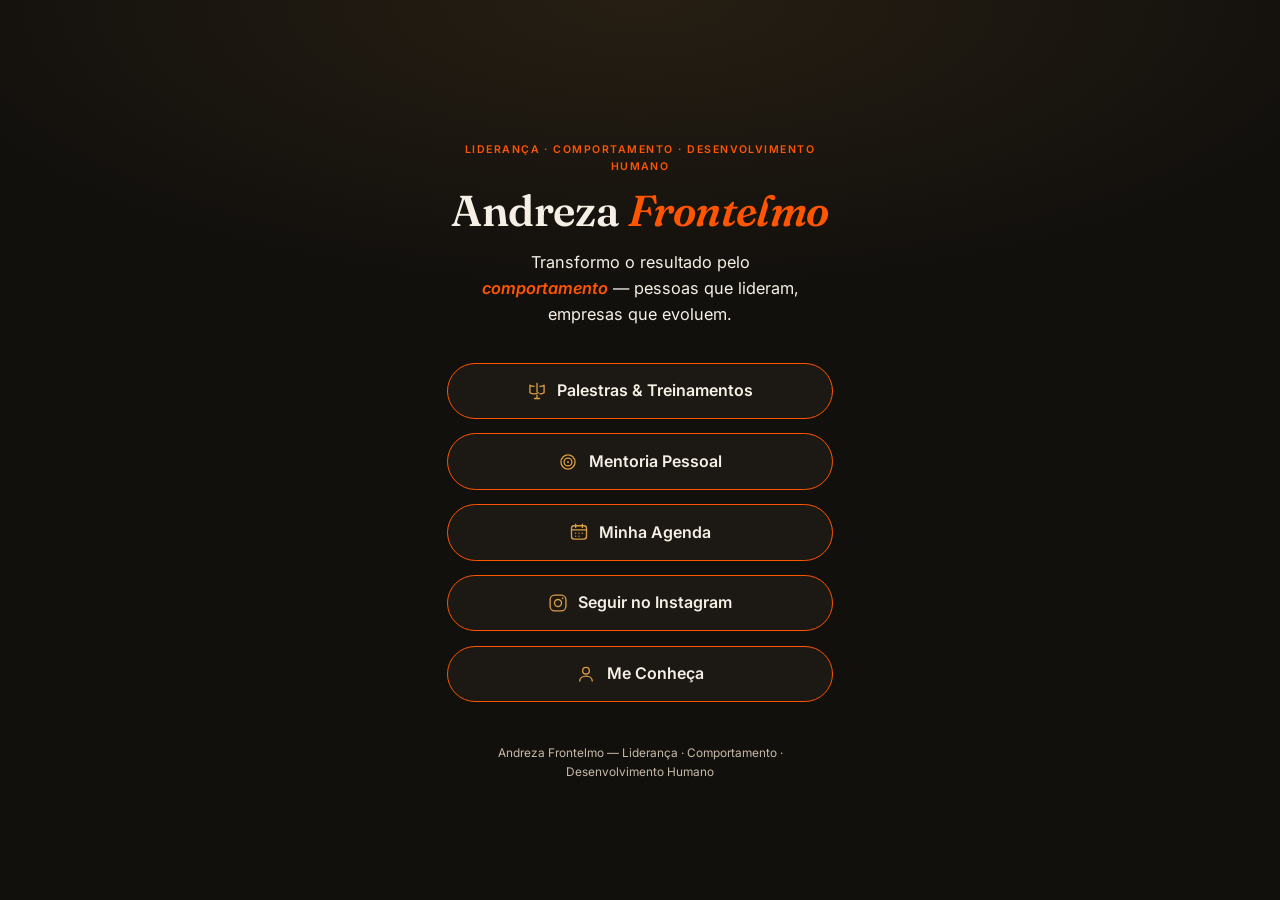
==== index.html @ 119cbc3a "Botões só com borda laranja, Minha Agenda, botão Me Conheça e voltar laranja Co-Authored-By: Claude " ====
<!DOCTYPE html>
<html lang="pt-BR">
<head>
  <meta charset="UTF-8">
  <meta name="viewport" content="width=device-width, initial-scale=1.0">
  <title>Andreza Frontelmo — Liderança, Comportamento e Desenvolvimento Humano</title>
  <meta name="description" content="Especialista em liderança, comportamento e desenvolvimento humano. Palestras, treinamentos empresariais, mentoria e coaching.">

  <meta property="og:type" content="website">
  <meta property="og:url" content="https://afrontelmo.com/">
  <meta property="og:title" content="Andreza Frontelmo — Liderança, Comportamento e Desenvolvimento Humano">
  <meta property="og:description" content="Palestras, treinamentos empresariais, mentoria e coaching. Transformo comportamento em resultado.">
  <meta property="og:image" content="https://afrontelmo.com/img/andreza-palestra.jpg">
  <meta name="twitter:card" content="summary_large_image">

  <link rel="icon" href="data:image/svg+xml,%3Csvg xmlns='http://www.w3.org/2000/svg' viewBox='0 0 64 64'%3E%3Crect width='64' height='64' rx='14' fill='%2312100D'/%3E%3Ctext x='32' y='43' font-family='Georgia, serif' font-style='italic' font-size='26' fill='%23D99C46' text-anchor='middle'%3EAF%3C/text%3E%3C/svg%3E">

  <link rel="preconnect" href="https://fonts.googleapis.com">
  <link rel="preconnect" href="https://fonts.gstatic.com" crossorigin>
  <link href="https://fonts.googleapis.com/css2?family=Fraunces:ital,opsz,wght@0,9..144,500;0,9..144,600;1,9..144,500;1,9..144,600&family=Inter:wght@400;500;600&display=swap" rel="stylesheet">

  <link rel="stylesheet" href="styles.css">
</head>
<body>

  <main class="bio">

    <p class="eyebrow">Liderança · <wbr>Comportamento · <wbr>Desenvolvimento Humano</p>

    <h1>Andreza <em>Frontelmo</em></h1>

    <p class="tagline">Transformo o resultado pelo <em class="word-glow">comportamento</em> — pessoas que lideram, empresas que evoluem.</p>

    <nav class="links" aria-label="Links de contato e serviços">

      <a class="btn" href="palestras.html">
        <svg viewBox="0 0 24 24" width="20" height="20" fill="none" stroke="currentColor" stroke-width="1.6" stroke-linecap="round" stroke-linejoin="round" aria-hidden="true"><path d="M12 3v10"/><path d="M8.5 6.5C5.5 6.5 3.5 5 3.5 5v9s2 1.5 5 1.5 5-1.5 5-1.5"/><path d="M15.5 6.5c3 0 5-1.5 5-1.5v9s-2 1.5-5 1.5"/><path d="M9 21h6M12 17v4"/></svg>
        Palestras &amp; Treinamentos
      </a>

      <a class="btn" href="mentoria.html">
        <svg viewBox="0 0 24 24" width="20" height="20" fill="none" stroke="currentColor" stroke-width="1.6" stroke-linecap="round" stroke-linejoin="round" aria-hidden="true"><circle cx="12" cy="12" r="8.5"/><circle cx="12" cy="12" r="4.7"/><circle cx="12" cy="12" r="1.2" fill="currentColor" stroke="none"/></svg>
        Mentoria Pessoal
      </a>

      <a class="btn" href="agenda.html">
        <svg viewBox="0 0 24 24" width="20" height="20" fill="none" stroke="currentColor" stroke-width="1.6" stroke-linecap="round" stroke-linejoin="round" aria-hidden="true"><rect x="3" y="4.5" width="18" height="16" rx="3"/><path d="M8 2.5v4M16 2.5v4M3 9.5h18"/><path d="M8 13.5h.01M12 13.5h.01M16 13.5h.01M8 17h.01M12 17h.01"/></svg>
        Minha Agenda
      </a>

      <a class="btn btn--instagram" href="https://instagram.com/andrezafrontelmo" target="_blank" rel="noopener">
        <svg viewBox="0 0 24 24" width="20" height="20" fill="none" stroke="currentColor" stroke-width="1.6" stroke-linecap="round" aria-hidden="true"><rect x="2.5" y="2.5" width="19" height="19" rx="5.5"/><circle cx="12" cy="12" r="4.2"/><circle cx="17.6" cy="6.4" r="1.1" fill="currentColor" stroke="none"/></svg>
        Seguir no Instagram
      </a>

      <a class="btn" href="completo.html">
        <svg viewBox="0 0 24 24" width="20" height="20" fill="none" stroke="currentColor" stroke-width="1.6" stroke-linecap="round" stroke-linejoin="round" aria-hidden="true"><circle cx="12" cy="8" r="4"/><path d="M4.5 20.5c0-3.6 3.2-6 7.5-6s7.5 2.4 7.5 6"/></svg>
        Me Conheça
      </a>

    </nav>

    <p class="foot">Andreza Frontelmo — <wbr>Liderança · <wbr>Comportamento · <wbr>Desenvolvimento Humano</p>

  </main>

</body>
</html>
---- styles.css ----
/* ============================================================
   Andreza Frontelmo — styles.css (formato enxuto / link-in-bio)
   ============================================================ */

:root {
  --bg-dark: #12100D;
  --surface-dark: #1C1813;
  --accent: #FF5500;
  --gold: #D99C46;
  --text-light: #F5EFE6;
  --text-muted-light: #C7BBA8;
  --font-display: "Fraunces", Georgia, serif;
  --font-body: "Inter", system-ui, sans-serif;
  --grad-warm: linear-gradient(100deg, #D99C46 10%, #FF5500 90%);
}

* { box-sizing: border-box; margin: 0; padding: 0; }

body {
  font-family: var(--font-body);
  font-size: 1rem;
  line-height: 1.6;
  color: var(--text-light);
  background:
    radial-gradient(90% 50% at 50% 0%, rgba(217, 156, 70, 0.10) 0%, rgba(18, 16, 13, 0) 65%),
    var(--bg-dark);
  -webkit-font-smoothing: antialiased;
  min-height: 100svh;
}

img { max-width: 100%; display: block; }

/* ---------- Coluna central ---------- */

.bio {
  max-width: 430px;
  min-height: 100svh;
  margin: 0 auto;
  padding: clamp(2.5rem, 8vw, 4rem) 1.4rem 2.5rem;
  text-align: center;
  display: flex;
  flex-direction: column;
  align-items: center;
  justify-content: center;
}

/* ---------- Foto em arco ---------- */

.bio-photo {
  width: min(210px, 58vw);
  aspect-ratio: 4 / 5;
  border-radius: 999px 999px 20px 20px;
  overflow: hidden;
  position: relative;
  margin-bottom: 1.6rem;
}

.bio-photo img {
  width: 100%;
  height: 100%;
  object-fit: cover;
  object-position: 58% 12%;
  filter: saturate(0.85);
}

.bio-photo::after {
  content: "";
  position: absolute;
  inset: 0;
  border: 1px solid rgba(217, 156, 70, 0.55);
  border-radius: 999px 999px 20px 20px;
  pointer-events: none;
}

/* ---------- Identidade ---------- */

.eyebrow {
  font-size: 0.66rem;
  font-weight: 600;
  text-transform: uppercase;
  letter-spacing: 0.14em;
  color: var(--accent);
  margin-bottom: 0.7rem;
}

h1 {
  font-family: var(--font-display);
  font-weight: 600;
  font-size: clamp(2.1rem, 9vw, 2.7rem);
  line-height: 1.1;
  letter-spacing: -0.01em;
}

h1 em { font-style: italic; color: var(--accent); }

.tagline {
  font-size: 1.02rem;
  color: var(--text-light);
  max-width: 32ch;
  margin: 0.9rem auto 0;
}

.word-glow {
  font-style: italic;
  font-weight: 600;
  color: var(--accent);
}

/* ---------- Pilha de botões ---------- */

.links {
  width: 100%;
  display: flex;
  flex-direction: column;
  gap: 0.9rem;
  margin-top: 2.2rem;
}

.btn {
  display: flex;
  align-items: center;
  justify-content: center;
  gap: 0.65rem;
  width: 100%;
  min-height: 3.5rem;
  padding: 0.9rem 1.4rem;
  font-family: inherit;
  font-size: 1rem;
  font-weight: 600;
  text-decoration: none;
  background: var(--surface-dark);
  color: var(--text-light);
  border: 1.5px solid var(--accent);
  border-radius: 999px;
  transition: transform 0.18s ease, box-shadow 0.18s ease, border-color 0.18s ease;
}

.btn svg { flex-shrink: 0; color: var(--gold); }

.btn:hover {
  transform: translateY(-2px);
  box-shadow: 0 8px 24px rgba(255, 85, 0, 0.25);
}

.btn:focus-visible {
  outline: 3px solid var(--accent);
  outline-offset: 3px;
}

/* Só aparece em computador (mouse/cursor fino); no celular — inclusive
   no navegador interno do Instagram — fica oculto */
.btn--instagram { display: none; }

@media (hover: hover) and (pointer: fine) {
  .btn--instagram { display: flex; }
}

/* ---------- Página interna (palestras) ---------- */

.back {
  align-self: flex-start;
  display: inline-flex;
  align-items: center;
  gap: 0.4rem;
  min-height: 44px;
  color: var(--accent);
  text-decoration: none;
  font-size: 0.9rem;
  margin-bottom: 1.2rem;
}

.back:hover { color: var(--gold); }

.page-title { font-size: clamp(1.9rem, 8vw, 2.4rem); max-width: 16ch; margin: 0 auto; }

.form {
  width: 100%;
  display: flex;
  flex-direction: column;
  gap: 1.15rem;
  margin-top: 2.2rem;
  text-align: left;
}

.form label {
  display: flex;
  flex-direction: column;
  gap: 0.45rem;
  font-size: 0.88rem;
  font-weight: 500;
  color: var(--text-light);
}

.form input,
.form select,
.form textarea {
  font-family: inherit;
  font-size: 1rem;
  color: var(--text-light);
  background: var(--surface-dark);
  border: 1px solid rgba(217, 156, 70, 0.4);
  border-radius: 12px;
  padding: 0.85rem 1rem;
  width: 100%;
}

.form textarea { resize: vertical; min-height: 7rem; }

.form ::placeholder { color: var(--text-muted-light); opacity: 0.7; }

.form input:focus,
.form select:focus,
.form textarea:focus {
  outline: 2px solid var(--accent);
  outline-offset: 2px;
  border-color: var(--gold);
}

.form select:invalid { color: var(--text-muted-light); }

.form .btn { cursor: pointer; margin-top: 0.4rem; }

/* ---------- Agenda ---------- */

.agenda {
  width: 100%;
  margin-top: 2.4rem;
  text-align: left;
}

.agenda-loading {
  text-align: center;
  color: var(--text-muted-light);
}

.month { margin-bottom: 2.2rem; }

.month h2 {
  font-family: var(--font-display);
  font-weight: 600;
  font-size: 1.35rem;
  color: var(--text-light);
  padding-bottom: 0.6rem;
  border-bottom: 1px solid rgba(217, 156, 70, 0.35);
  margin-bottom: 1rem;
}

.events {
  display: flex;
  flex-direction: column;
  gap: 0.9rem;
}

.event {
  display: flex;
  align-items: center;
  gap: 1.1rem;
  background: var(--surface-dark);
  border: 1px solid rgba(217, 156, 70, 0.25);
  border-radius: 14px;
  padding: 1rem 1.15rem;
}

.event-date {
  display: flex;
  flex-direction: column;
  align-items: center;
  min-width: 3.2rem;
  flex-shrink: 0;
}

.event-day {
  font-family: var(--font-display);
  font-weight: 600;
  font-size: 1.75rem;
  line-height: 1.1;
  color: var(--accent);
}

.event-wd {
  font-size: 0.68rem;
  font-weight: 600;
  text-transform: uppercase;
  letter-spacing: 0.08em;
  color: var(--text-muted-light);
}

.event-info h3 {
  font-family: var(--font-body);
  font-weight: 600;
  font-size: 1rem;
  line-height: 1.4;
  color: var(--text-light);
}

.event-info p {
  font-size: 0.86rem;
  color: var(--text-muted-light);
  margin-top: 0.2rem;
}

.event-obs { font-style: italic; }

.agenda-empty {
  display: flex;
  flex-direction: column;
  align-items: center;
  gap: 1.5rem;
  text-align: center;
  padding: 1.5rem 0;
  color: var(--text-muted-light);
}

/* ---------- Rodapé ---------- */

.foot {
  font-size: 0.74rem;
  color: var(--text-muted-light);
  margin-top: 2.6rem;
}

/* ---------- Entrada (CSS puro) ---------- */

@keyframes rise {
  from { opacity: 0; transform: translateY(16px); }
  to { opacity: 1; transform: translateY(0); }
}

.bio > * { animation: rise 0.55s ease both; }

.bio > *:nth-child(1) { animation-delay: 0.05s; }
.bio > *:nth-child(2) { animation-delay: 0.15s; }
.bio > *:nth-child(3) { animation-delay: 0.22s; }
.bio > *:nth-child(4) { animation-delay: 0.3s; }
.bio > *:nth-child(5) { animation-delay: 0.4s; }
.bio > *:nth-child(6) { animation-delay: 0.5s; }

@media (prefers-reduced-motion: reduce) {
  *, *::before, *::after {
    animation: none !important;
    transition: none !important;
  }
}
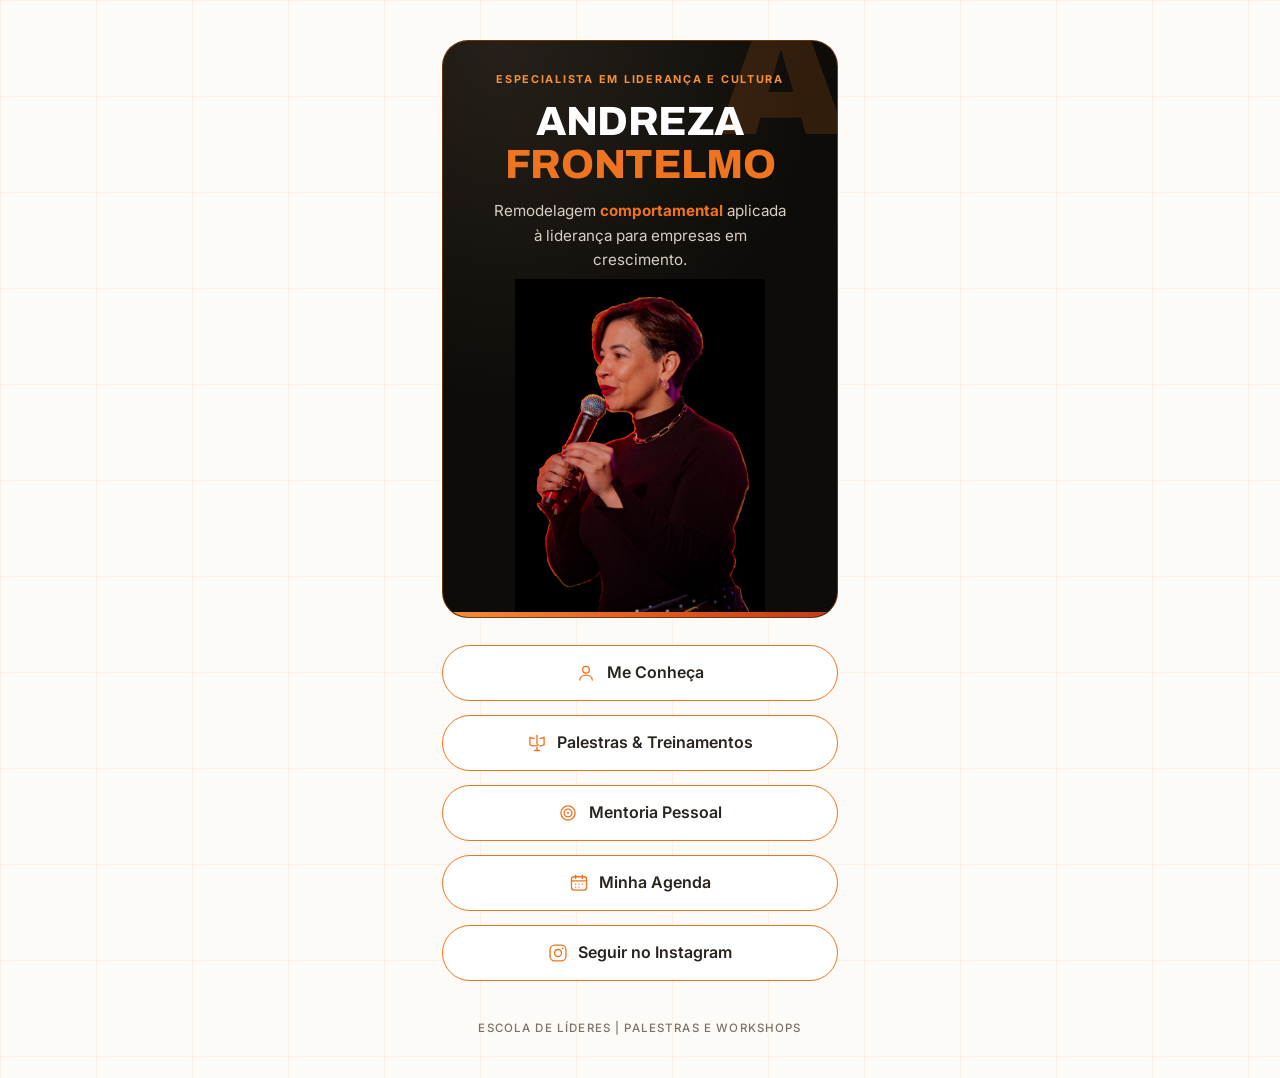
==== commit 560c2dd2: "Redesign completo: identidade do media kit (PDF) em todo o site - Me Conheça refeito com todo o cont" ====
--- a/index.html
+++ b/index.html
@@ -3,21 +3,21 @@
 <head>
   <meta charset="UTF-8">
   <meta name="viewport" content="width=device-width, initial-scale=1.0">
-  <title>Andreza Frontelmo — Liderança, Comportamento e Desenvolvimento Humano</title>
-  <meta name="description" content="Especialista em liderança, comportamento e desenvolvimento humano. Palestras, treinamentos empresariais, mentoria e coaching.">
+  <title>Andreza Frontelmo — Especialista em Liderança e Cultura</title>
+  <meta name="description" content="Especialista em liderança e cultura. Remodelagem comportamental aplicada à liderança para empresas em crescimento. Palestras, treinamentos e mentoria.">
 
   <meta property="og:type" content="website">
   <meta property="og:url" content="https://afrontelmo.com/">
-  <meta property="og:title" content="Andreza Frontelmo — Liderança, Comportamento e Desenvolvimento Humano">
-  <meta property="og:description" content="Palestras, treinamentos empresariais, mentoria e coaching. Transformo comportamento em resultado.">
-  <meta property="og:image" content="https://afrontelmo.com/img/andreza-palestra.jpg">
+  <meta property="og:title" content="Andreza Frontelmo — Especialista em Liderança e Cultura">
+  <meta property="og:description" content="Remodelagem comportamental aplicada à liderança para empresas em crescimento. Palestras, treinamentos e mentoria.">
+  <meta property="og:image" content="https://afrontelmo.com/img/retrato-andreza.jpg">
   <meta name="twitter:card" content="summary_large_image">
 
-  <link rel="icon" href="data:image/svg+xml,%3Csvg xmlns='http://www.w3.org/2000/svg' viewBox='0 0 64 64'%3E%3Crect width='64' height='64' rx='14' fill='%2312100D'/%3E%3Ctext x='32' y='43' font-family='Georgia, serif' font-style='italic' font-size='26' fill='%23D99C46' text-anchor='middle'%3EAF%3C/text%3E%3C/svg%3E">
+  <link rel="icon" href="data:image/svg+xml,%3Csvg xmlns='http://www.w3.org/2000/svg' viewBox='0 0 64 64'%3E%3Crect width='64' height='64' rx='14' fill='%23EE7420'/%3E%3Ctext x='32' y='47' font-family='Arial, sans-serif' font-weight='900' font-size='40' fill='%23FFFFFF' text-anchor='middle'%3EA%3C/text%3E%3C/svg%3E">
 
   <link rel="preconnect" href="https://fonts.googleapis.com">
   <link rel="preconnect" href="https://fonts.gstatic.com" crossorigin>
-  <link href="https://fonts.googleapis.com/css2?family=Fraunces:ital,opsz,wght@0,9..144,500;0,9..144,600;1,9..144,500;1,9..144,600&family=Inter:wght@400;500;600&display=swap" rel="stylesheet">
+  <link href="https://fonts.googleapis.com/css2?family=Archivo:wght@600;700;800;900&family=Inter:wght@400;500;600;700&display=swap" rel="stylesheet">
 
   <link rel="stylesheet" href="styles.css">
 </head>
@@ -25,13 +25,21 @@
 
   <main class="bio">
 
-    <p class="eyebrow">Liderança · <wbr>Comportamento · <wbr>Desenvolvimento Humano</p>
-
-    <h1>Andreza <em>Frontelmo</em></h1>
-
-    <p class="tagline">Transformo o resultado pelo <em class="word-glow">comportamento</em> — pessoas que lideram, empresas que evoluem.</p>
+    <section class="hero-card" aria-label="Apresentação">
+      <div class="hero-text">
+        <p class="eyebrow">Especialista em Liderança e Cultura</p>
+        <h1>Andreza <em>Frontelmo</em></h1>
+        <p class="tagline">Remodelagem <span class="word-glow">comportamental</span> aplicada à liderança para empresas em crescimento.</p>
+      </div>
+      <img class="hero-foto" src="img/capa-andreza.jpg" alt="Andreza Frontelmo falando ao microfone" fetchpriority="high">
+    </section>
 
     <nav class="links" aria-label="Links de contato e serviços">
+
+      <a class="btn" href="completo.html">
+        <svg viewBox="0 0 24 24" width="20" height="20" fill="none" stroke="currentColor" stroke-width="1.6" stroke-linecap="round" stroke-linejoin="round" aria-hidden="true"><circle cx="12" cy="8" r="4"/><path d="M4.5 20.5c0-3.6 3.2-6 7.5-6s7.5 2.4 7.5 6"/></svg>
+        Me Conheça
+      </a>
 
       <a class="btn" href="palestras.html">
         <svg viewBox="0 0 24 24" width="20" height="20" fill="none" stroke="currentColor" stroke-width="1.6" stroke-linecap="round" stroke-linejoin="round" aria-hidden="true"><path d="M12 3v10"/><path d="M8.5 6.5C5.5 6.5 3.5 5 3.5 5v9s2 1.5 5 1.5 5-1.5 5-1.5"/><path d="M15.5 6.5c3 0 5-1.5 5-1.5v9s-2 1.5-5 1.5"/><path d="M9 21h6M12 17v4"/></svg>
@@ -53,14 +61,9 @@
         Seguir no Instagram
       </a>
 
-      <a class="btn" href="completo.html">
-        <svg viewBox="0 0 24 24" width="20" height="20" fill="none" stroke="currentColor" stroke-width="1.6" stroke-linecap="round" stroke-linejoin="round" aria-hidden="true"><circle cx="12" cy="8" r="4"/><path d="M4.5 20.5c0-3.6 3.2-6 7.5-6s7.5 2.4 7.5 6"/></svg>
-        Me Conheça
-      </a>
-
     </nav>
 
-    <p class="foot">Andreza Frontelmo — <wbr>Liderança · <wbr>Comportamento · <wbr>Desenvolvimento Humano</p>
+    <p class="foot">Escola de Líderes | Palestras e Workshops</p>
 
   </main>
 
--- a/styles.css
+++ b/styles.css
@@ -1,17 +1,22 @@
 /* ============================================================
-   Andreza Frontelmo — styles.css (formato enxuto / link-in-bio)
+   Andreza Frontelmo — styles.css
+   Identidade do media kit: fundo claro com grade sutil,
+   laranja em degradê até tijolo, títulos Archivo em caixa alta.
    ============================================================ */
 
 :root {
-  --bg-dark: #12100D;
-  --surface-dark: #1C1813;
-  --accent: #FF5500;
-  --gold: #D99C46;
-  --text-light: #F5EFE6;
-  --text-muted-light: #C7BBA8;
-  --font-display: "Fraunces", Georgia, serif;
+  --laranja: #EE7420;
+  --laranja-claro: #F5913B;
+  --tijolo: #C13A1B;
+  --carvao: #14110D;
+  --papel: #FDFBF8;
+  --superficie: #FFFFFF;
+  --texto: #2A241E;
+  --texto-suave: #7C7166;
+  --linha-grade: rgba(238, 116, 32, 0.08);
+  --grad-marca: linear-gradient(135deg, #F5913B 0%, #E2571E 55%, #C13A1B 100%);
+  --font-display: "Archivo", "Arial Black", sans-serif;
   --font-body: "Inter", system-ui, sans-serif;
-  --grad-warm: linear-gradient(100deg, #D99C46 10%, #FF5500 90%);
 }
 
 * { box-sizing: border-box; margin: 0; padding: 0; }
@@ -20,10 +25,12 @@
   font-family: var(--font-body);
   font-size: 1rem;
   line-height: 1.6;
-  color: var(--text-light);
-  background:
-    radial-gradient(90% 50% at 50% 0%, rgba(217, 156, 70, 0.10) 0%, rgba(18, 16, 13, 0) 65%),
-    var(--bg-dark);
+  color: var(--texto);
+  background-color: var(--papel);
+  background-image:
+    linear-gradient(var(--linha-grade) 1px, transparent 1px),
+    linear-gradient(90deg, var(--linha-grade) 1px, transparent 1px);
+  background-size: 96px 96px;
   -webkit-font-smoothing: antialiased;
   min-height: 100svh;
 }
@@ -33,10 +40,10 @@
 /* ---------- Coluna central ---------- */
 
 .bio {
-  max-width: 430px;
+  max-width: 440px;
   min-height: 100svh;
   margin: 0 auto;
-  padding: clamp(2.5rem, 8vw, 4rem) 1.4rem 2.5rem;
+  padding: clamp(1.4rem, 5vw, 2.5rem) 1.4rem 2.5rem;
   text-align: center;
   display: flex;
   flex-direction: column;
@@ -44,66 +51,94 @@
   justify-content: center;
 }
 
-/* ---------- Foto em arco ---------- */
-
-.bio-photo {
-  width: min(210px, 58vw);
-  aspect-ratio: 4 / 5;
-  border-radius: 999px 999px 20px 20px;
+/* ---------- Capa (foto do media kit) ---------- */
+
+.hero-card {
+  width: 100%;
+  position: relative;
   overflow: hidden;
-  position: relative;
-  margin-bottom: 1.6rem;
-}
-
-.bio-photo img {
-  width: 100%;
-  height: 100%;
-  object-fit: cover;
-  object-position: 58% 12%;
-  filter: saturate(0.85);
-}
-
-.bio-photo::after {
+  background:
+    radial-gradient(130% 100% at 15% 0%, #262019 0%, #0E0C09 62%),
+    #0E0C09;
+  border: 1px solid rgba(238, 116, 32, 0.4);
+  border-radius: 26px;
+  padding: 1.9rem 1.5rem 0;
+}
+
+.hero-card::before {
+  content: "A";
+  position: absolute;
+  top: -0.28em;
+  right: -0.06em;
+  font-family: var(--font-display);
+  font-weight: 900;
+  font-size: 10.5rem;
+  line-height: 1;
+  color: rgba(238, 116, 32, 0.16);
+  pointer-events: none;
+}
+
+.hero-card::after {
   content: "";
   position: absolute;
-  inset: 0;
-  border: 1px solid rgba(217, 156, 70, 0.55);
-  border-radius: 999px 999px 20px 20px;
-  pointer-events: none;
+  inset: auto 0 0 0;
+  height: 5px;
+  background: var(--grad-marca);
+}
+
+.hero-text { position: relative; z-index: 1; }
+
+.hero-card .eyebrow { color: var(--laranja-claro); }
+
+.hero-card h1 { color: #FFFFFF; }
+
+.hero-card .tagline {
+  color: #D8CEC3;
+  font-size: 0.95rem;
+  max-width: 30ch;
+  margin: 0.8rem auto 0;
+}
+
+.hero-foto {
+  position: relative;
+  z-index: 0;
+  width: min(250px, 66vw);
+  margin: 0.4rem auto 0;
 }
 
 /* ---------- Identidade ---------- */
 
 .eyebrow {
-  font-size: 0.66rem;
-  font-weight: 600;
-  text-transform: uppercase;
-  letter-spacing: 0.14em;
-  color: var(--accent);
+  font-size: 0.68rem;
+  font-weight: 700;
+  text-transform: uppercase;
+  letter-spacing: 0.16em;
+  color: var(--laranja);
   margin-bottom: 0.7rem;
 }
 
 h1 {
   font-family: var(--font-display);
-  font-weight: 600;
-  font-size: clamp(2.1rem, 9vw, 2.7rem);
-  line-height: 1.1;
+  font-weight: 800;
+  font-size: clamp(2rem, 8.6vw, 2.55rem);
+  line-height: 1.06;
   letter-spacing: -0.01em;
-}
-
-h1 em { font-style: italic; color: var(--accent); }
+  text-transform: uppercase;
+}
+
+h1 em { font-style: normal; color: var(--laranja); }
 
 .tagline {
-  font-size: 1.02rem;
-  color: var(--text-light);
-  max-width: 32ch;
+  font-size: 1rem;
+  color: var(--texto);
+  max-width: 34ch;
   margin: 0.9rem auto 0;
 }
 
 .word-glow {
-  font-style: italic;
-  font-weight: 600;
-  color: var(--accent);
+  font-style: normal;
+  font-weight: 700;
+  color: var(--laranja);
 }
 
 /* ---------- Pilha de botões ---------- */
@@ -112,8 +147,8 @@
   width: 100%;
   display: flex;
   flex-direction: column;
-  gap: 0.9rem;
-  margin-top: 2.2rem;
+  gap: 0.85rem;
+  margin-top: 1.7rem;
 }
 
 .btn {
@@ -128,22 +163,22 @@
   font-size: 1rem;
   font-weight: 600;
   text-decoration: none;
-  background: var(--surface-dark);
-  color: var(--text-light);
-  border: 1.5px solid var(--accent);
+  background: var(--superficie);
+  color: var(--texto);
+  border: 1.5px solid var(--laranja);
   border-radius: 999px;
   transition: transform 0.18s ease, box-shadow 0.18s ease, border-color 0.18s ease;
 }
 
-.btn svg { flex-shrink: 0; color: var(--gold); }
+.btn svg { flex-shrink: 0; color: var(--laranja); }
 
 .btn:hover {
   transform: translateY(-2px);
-  box-shadow: 0 8px 24px rgba(255, 85, 0, 0.25);
+  box-shadow: 0 8px 22px rgba(238, 116, 32, 0.28);
 }
 
 .btn:focus-visible {
-  outline: 3px solid var(--accent);
+  outline: 3px solid var(--laranja);
   outline-offset: 3px;
 }
 
@@ -155,7 +190,7 @@
   .btn--instagram { display: flex; }
 }
 
-/* ---------- Página interna (palestras) ---------- */
+/* ---------- Página interna ---------- */
 
 .back {
   align-self: flex-start;
@@ -163,15 +198,16 @@
   align-items: center;
   gap: 0.4rem;
   min-height: 44px;
-  color: var(--accent);
+  color: var(--laranja);
   text-decoration: none;
   font-size: 0.9rem;
+  font-weight: 600;
   margin-bottom: 1.2rem;
 }
 
-.back:hover { color: var(--gold); }
-
-.page-title { font-size: clamp(1.9rem, 8vw, 2.4rem); max-width: 16ch; margin: 0 auto; }
+.back:hover { color: var(--tijolo); }
+
+.page-title { font-size: clamp(1.75rem, 7.4vw, 2.2rem); max-width: 18ch; margin: 0 auto; }
 
 .form {
   width: 100%;
@@ -187,8 +223,8 @@
   flex-direction: column;
   gap: 0.45rem;
   font-size: 0.88rem;
-  font-weight: 500;
-  color: var(--text-light);
+  font-weight: 600;
+  color: var(--texto);
 }
 
 .form input,
@@ -196,9 +232,9 @@
 .form textarea {
   font-family: inherit;
   font-size: 1rem;
-  color: var(--text-light);
-  background: var(--surface-dark);
-  border: 1px solid rgba(217, 156, 70, 0.4);
+  color: var(--texto);
+  background: var(--superficie);
+  border: 1px solid rgba(238, 116, 32, 0.45);
   border-radius: 12px;
   padding: 0.85rem 1rem;
   width: 100%;
@@ -206,17 +242,17 @@
 
 .form textarea { resize: vertical; min-height: 7rem; }
 
-.form ::placeholder { color: var(--text-muted-light); opacity: 0.7; }
+.form ::placeholder { color: var(--texto-suave); opacity: 0.8; }
 
 .form input:focus,
 .form select:focus,
 .form textarea:focus {
-  outline: 2px solid var(--accent);
+  outline: 2px solid var(--laranja);
   outline-offset: 2px;
-  border-color: var(--gold);
-}
-
-.form select:invalid { color: var(--text-muted-light); }
+  border-color: var(--laranja);
+}
+
+.form select:invalid { color: var(--texto-suave); }
 
 .form .btn { cursor: pointer; margin-top: 0.4rem; }
 
@@ -230,18 +266,20 @@
 
 .agenda-loading {
   text-align: center;
-  color: var(--text-muted-light);
+  color: var(--texto-suave);
 }
 
 .month { margin-bottom: 2.2rem; }
 
 .month h2 {
   font-family: var(--font-display);
-  font-weight: 600;
-  font-size: 1.35rem;
-  color: var(--text-light);
+  font-weight: 800;
+  font-size: 1.25rem;
+  text-transform: uppercase;
+  letter-spacing: 0.01em;
+  color: var(--texto);
   padding-bottom: 0.6rem;
-  border-bottom: 1px solid rgba(217, 156, 70, 0.35);
+  border-bottom: 2px solid var(--laranja);
   margin-bottom: 1rem;
 }
 
@@ -255,8 +293,8 @@
   display: flex;
   align-items: center;
   gap: 1.1rem;
-  background: var(--surface-dark);
-  border: 1px solid rgba(217, 156, 70, 0.25);
+  background: var(--superficie);
+  border: 1px solid rgba(238, 116, 32, 0.35);
   border-radius: 14px;
   padding: 1rem 1.15rem;
 }
@@ -271,10 +309,10 @@
 
 .event-day {
   font-family: var(--font-display);
-  font-weight: 600;
+  font-weight: 800;
   font-size: 1.75rem;
   line-height: 1.1;
-  color: var(--accent);
+  color: var(--laranja);
 }
 
 .event-wd {
@@ -282,7 +320,7 @@
   font-weight: 600;
   text-transform: uppercase;
   letter-spacing: 0.08em;
-  color: var(--text-muted-light);
+  color: var(--texto-suave);
 }
 
 .event-info h3 {
@@ -290,12 +328,12 @@
   font-weight: 600;
   font-size: 1rem;
   line-height: 1.4;
-  color: var(--text-light);
+  color: var(--texto);
 }
 
 .event-info p {
   font-size: 0.86rem;
-  color: var(--text-muted-light);
+  color: var(--texto-suave);
   margin-top: 0.2rem;
 }
 
@@ -308,15 +346,18 @@
   gap: 1.5rem;
   text-align: center;
   padding: 1.5rem 0;
-  color: var(--text-muted-light);
+  color: var(--texto-suave);
 }
 
 /* ---------- Rodapé ---------- */
 
 .foot {
-  font-size: 0.74rem;
-  color: var(--text-muted-light);
-  margin-top: 2.6rem;
+  font-size: 0.72rem;
+  font-weight: 500;
+  text-transform: uppercase;
+  letter-spacing: 0.1em;
+  color: var(--texto-suave);
+  margin-top: 2.4rem;
 }
 
 /* ---------- Entrada (CSS puro) ---------- */
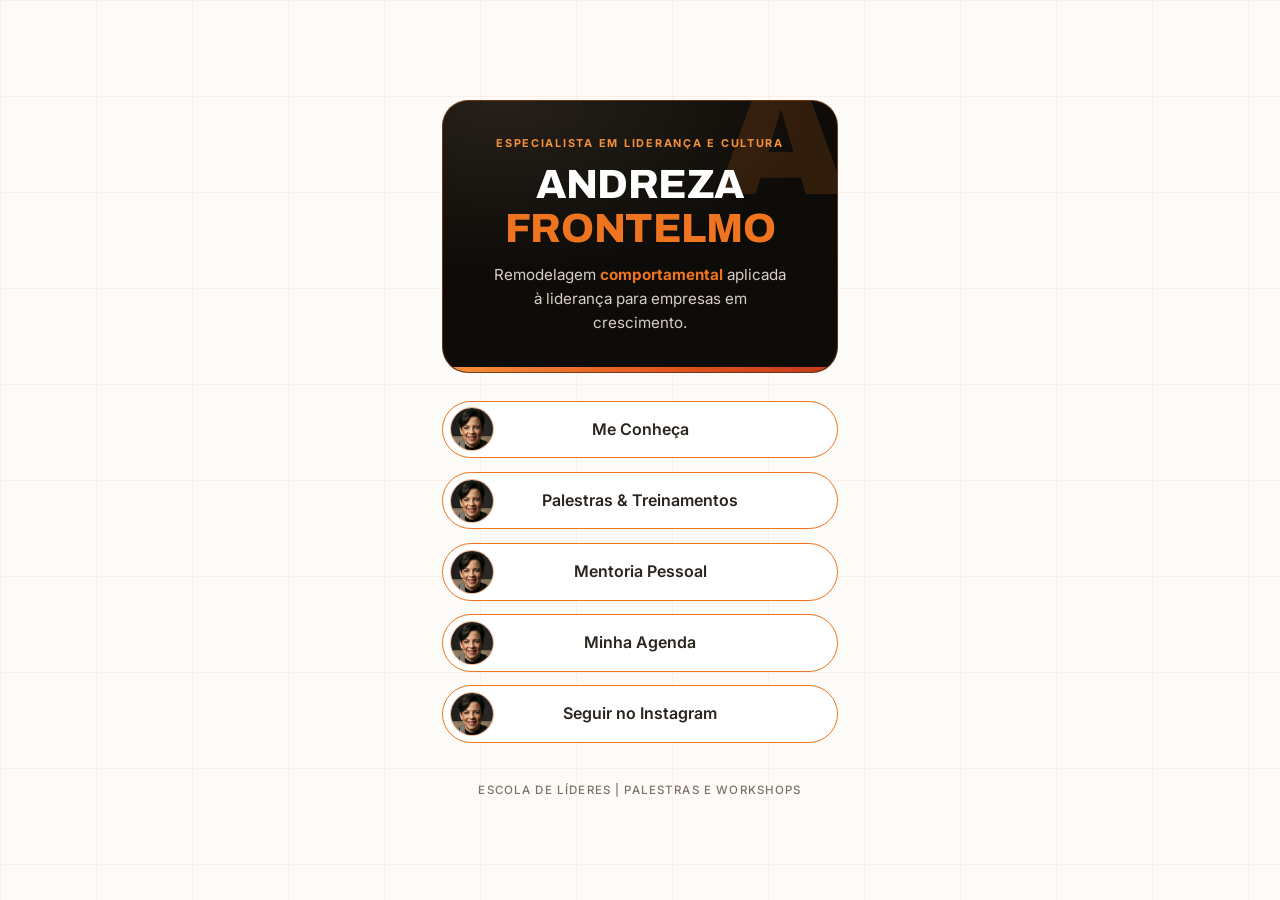
==== commit 26255b56: "Home: remove foto da capa e adiciona rosto da Andreza em cada botão Co-Authored-By: Claude Fable 5 <" ====
--- a/index.html
+++ b/index.html
@@ -31,33 +31,32 @@
         <h1>Andreza <em>Frontelmo</em></h1>
         <p class="tagline">Remodelagem <span class="word-glow">comportamental</span> aplicada à liderança para empresas em crescimento.</p>
       </div>
-      <img class="hero-foto" src="img/capa-andreza.jpg" alt="Andreza Frontelmo falando ao microfone" fetchpriority="high">
     </section>
 
     <nav class="links" aria-label="Links de contato e serviços">
 
       <a class="btn" href="completo.html">
-        <svg viewBox="0 0 24 24" width="20" height="20" fill="none" stroke="currentColor" stroke-width="1.6" stroke-linecap="round" stroke-linejoin="round" aria-hidden="true"><circle cx="12" cy="8" r="4"/><path d="M4.5 20.5c0-3.6 3.2-6 7.5-6s7.5 2.4 7.5 6"/></svg>
+        <img class="btn-avatar" src="img/rosto-andreza.jpg" alt="">
         Me Conheça
       </a>
 
       <a class="btn" href="palestras.html">
-        <svg viewBox="0 0 24 24" width="20" height="20" fill="none" stroke="currentColor" stroke-width="1.6" stroke-linecap="round" stroke-linejoin="round" aria-hidden="true"><path d="M12 3v10"/><path d="M8.5 6.5C5.5 6.5 3.5 5 3.5 5v9s2 1.5 5 1.5 5-1.5 5-1.5"/><path d="M15.5 6.5c3 0 5-1.5 5-1.5v9s-2 1.5-5 1.5"/><path d="M9 21h6M12 17v4"/></svg>
+        <img class="btn-avatar" src="img/rosto-andreza.jpg" alt="">
         Palestras &amp; Treinamentos
       </a>
 
       <a class="btn" href="mentoria.html">
-        <svg viewBox="0 0 24 24" width="20" height="20" fill="none" stroke="currentColor" stroke-width="1.6" stroke-linecap="round" stroke-linejoin="round" aria-hidden="true"><circle cx="12" cy="12" r="8.5"/><circle cx="12" cy="12" r="4.7"/><circle cx="12" cy="12" r="1.2" fill="currentColor" stroke="none"/></svg>
+        <img class="btn-avatar" src="img/rosto-andreza.jpg" alt="">
         Mentoria Pessoal
       </a>
 
       <a class="btn" href="agenda.html">
-        <svg viewBox="0 0 24 24" width="20" height="20" fill="none" stroke="currentColor" stroke-width="1.6" stroke-linecap="round" stroke-linejoin="round" aria-hidden="true"><rect x="3" y="4.5" width="18" height="16" rx="3"/><path d="M8 2.5v4M16 2.5v4M3 9.5h18"/><path d="M8 13.5h.01M12 13.5h.01M16 13.5h.01M8 17h.01M12 17h.01"/></svg>
+        <img class="btn-avatar" src="img/rosto-andreza.jpg" alt="">
         Minha Agenda
       </a>
 
       <a class="btn btn--instagram" href="https://instagram.com/andrezafrontelmo" target="_blank" rel="noopener">
-        <svg viewBox="0 0 24 24" width="20" height="20" fill="none" stroke="currentColor" stroke-width="1.6" stroke-linecap="round" aria-hidden="true"><rect x="2.5" y="2.5" width="19" height="19" rx="5.5"/><circle cx="12" cy="12" r="4.2"/><circle cx="17.6" cy="6.4" r="1.1" fill="currentColor" stroke="none"/></svg>
+        <img class="btn-avatar" src="img/rosto-andreza.jpg" alt="">
         Seguir no Instagram
       </a>
 
--- a/styles.css
+++ b/styles.css
@@ -62,7 +62,7 @@
     #0E0C09;
   border: 1px solid rgba(238, 116, 32, 0.4);
   border-radius: 26px;
-  padding: 1.9rem 1.5rem 0;
+  padding: 2.1rem 1.5rem 2.3rem;
 }
 
 .hero-card::before {
@@ -99,13 +99,6 @@
   margin: 0.8rem auto 0;
 }
 
-.hero-foto {
-  position: relative;
-  z-index: 0;
-  width: min(250px, 66vw);
-  margin: 0.4rem auto 0;
-}
-
 /* ---------- Identidade ---------- */
 
 .eyebrow {
@@ -152,13 +145,14 @@
 }
 
 .btn {
+  position: relative;
   display: flex;
   align-items: center;
   justify-content: center;
   gap: 0.65rem;
   width: 100%;
-  min-height: 3.5rem;
-  padding: 0.9rem 1.4rem;
+  min-height: 3.6rem;
+  padding: 0.9rem 3.6rem;
   font-family: inherit;
   font-size: 1rem;
   font-weight: 600;
@@ -171,6 +165,19 @@
 }
 
 .btn svg { flex-shrink: 0; color: var(--laranja); }
+
+/* Foto de rosto dentro do botão, encostada na borda esquerda */
+.btn-avatar {
+  position: absolute;
+  left: 7px;
+  top: 50%;
+  transform: translateY(-50%);
+  width: 44px;
+  height: 44px;
+  border-radius: 50%;
+  object-fit: cover;
+  border: 1.5px solid rgba(238, 116, 32, 0.55);
+}
 
 .btn:hover {
   transform: translateY(-2px);
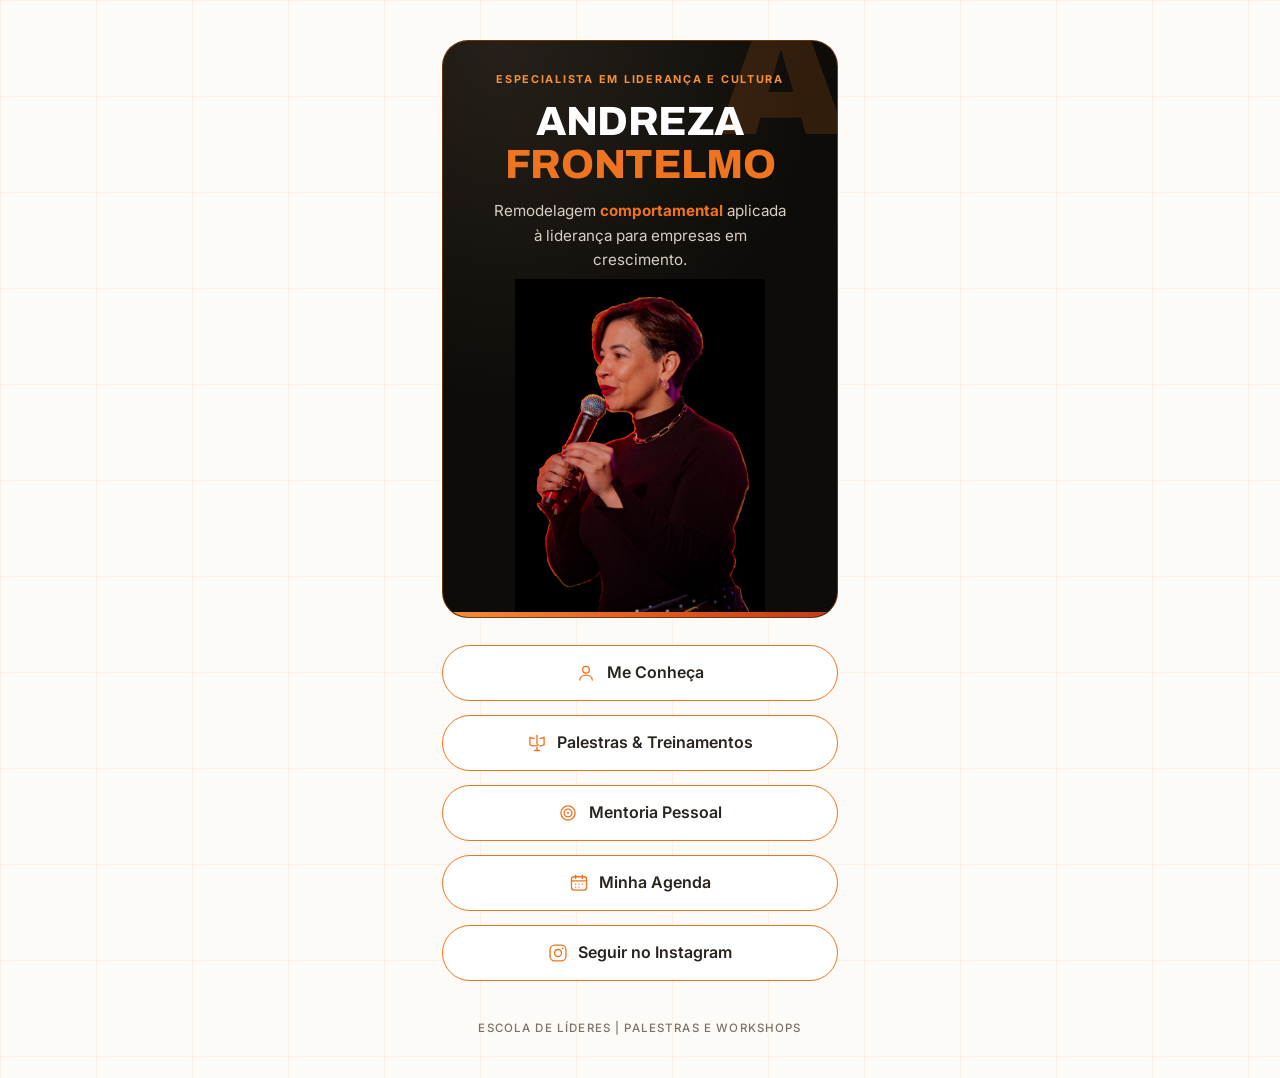
==== commit df311d95: "Revert "Home: remove foto da capa e adiciona rosto da Andreza em cada botão" This reverts commit 262" ====
--- a/index.html
+++ b/index.html
@@ -31,32 +31,33 @@
         <h1>Andreza <em>Frontelmo</em></h1>
         <p class="tagline">Remodelagem <span class="word-glow">comportamental</span> aplicada à liderança para empresas em crescimento.</p>
       </div>
+      <img class="hero-foto" src="img/capa-andreza.jpg" alt="Andreza Frontelmo falando ao microfone" fetchpriority="high">
     </section>
 
     <nav class="links" aria-label="Links de contato e serviços">
 
       <a class="btn" href="completo.html">
-        <img class="btn-avatar" src="img/rosto-andreza.jpg" alt="">
+        <svg viewBox="0 0 24 24" width="20" height="20" fill="none" stroke="currentColor" stroke-width="1.6" stroke-linecap="round" stroke-linejoin="round" aria-hidden="true"><circle cx="12" cy="8" r="4"/><path d="M4.5 20.5c0-3.6 3.2-6 7.5-6s7.5 2.4 7.5 6"/></svg>
         Me Conheça
       </a>
 
       <a class="btn" href="palestras.html">
-        <img class="btn-avatar" src="img/rosto-andreza.jpg" alt="">
+        <svg viewBox="0 0 24 24" width="20" height="20" fill="none" stroke="currentColor" stroke-width="1.6" stroke-linecap="round" stroke-linejoin="round" aria-hidden="true"><path d="M12 3v10"/><path d="M8.5 6.5C5.5 6.5 3.5 5 3.5 5v9s2 1.5 5 1.5 5-1.5 5-1.5"/><path d="M15.5 6.5c3 0 5-1.5 5-1.5v9s-2 1.5-5 1.5"/><path d="M9 21h6M12 17v4"/></svg>
         Palestras &amp; Treinamentos
       </a>
 
       <a class="btn" href="mentoria.html">
-        <img class="btn-avatar" src="img/rosto-andreza.jpg" alt="">
+        <svg viewBox="0 0 24 24" width="20" height="20" fill="none" stroke="currentColor" stroke-width="1.6" stroke-linecap="round" stroke-linejoin="round" aria-hidden="true"><circle cx="12" cy="12" r="8.5"/><circle cx="12" cy="12" r="4.7"/><circle cx="12" cy="12" r="1.2" fill="currentColor" stroke="none"/></svg>
         Mentoria Pessoal
       </a>
 
       <a class="btn" href="agenda.html">
-        <img class="btn-avatar" src="img/rosto-andreza.jpg" alt="">
+        <svg viewBox="0 0 24 24" width="20" height="20" fill="none" stroke="currentColor" stroke-width="1.6" stroke-linecap="round" stroke-linejoin="round" aria-hidden="true"><rect x="3" y="4.5" width="18" height="16" rx="3"/><path d="M8 2.5v4M16 2.5v4M3 9.5h18"/><path d="M8 13.5h.01M12 13.5h.01M16 13.5h.01M8 17h.01M12 17h.01"/></svg>
         Minha Agenda
       </a>
 
       <a class="btn btn--instagram" href="https://instagram.com/andrezafrontelmo" target="_blank" rel="noopener">
-        <img class="btn-avatar" src="img/rosto-andreza.jpg" alt="">
+        <svg viewBox="0 0 24 24" width="20" height="20" fill="none" stroke="currentColor" stroke-width="1.6" stroke-linecap="round" aria-hidden="true"><rect x="2.5" y="2.5" width="19" height="19" rx="5.5"/><circle cx="12" cy="12" r="4.2"/><circle cx="17.6" cy="6.4" r="1.1" fill="currentColor" stroke="none"/></svg>
         Seguir no Instagram
       </a>
 
--- a/styles.css
+++ b/styles.css
@@ -62,7 +62,7 @@
     #0E0C09;
   border: 1px solid rgba(238, 116, 32, 0.4);
   border-radius: 26px;
-  padding: 2.1rem 1.5rem 2.3rem;
+  padding: 1.9rem 1.5rem 0;
 }
 
 .hero-card::before {
@@ -99,6 +99,13 @@
   margin: 0.8rem auto 0;
 }
 
+.hero-foto {
+  position: relative;
+  z-index: 0;
+  width: min(250px, 66vw);
+  margin: 0.4rem auto 0;
+}
+
 /* ---------- Identidade ---------- */
 
 .eyebrow {
@@ -145,14 +152,13 @@
 }
 
 .btn {
-  position: relative;
   display: flex;
   align-items: center;
   justify-content: center;
   gap: 0.65rem;
   width: 100%;
-  min-height: 3.6rem;
-  padding: 0.9rem 3.6rem;
+  min-height: 3.5rem;
+  padding: 0.9rem 1.4rem;
   font-family: inherit;
   font-size: 1rem;
   font-weight: 600;
@@ -165,19 +171,6 @@
 }
 
 .btn svg { flex-shrink: 0; color: var(--laranja); }
-
-/* Foto de rosto dentro do botão, encostada na borda esquerda */
-.btn-avatar {
-  position: absolute;
-  left: 7px;
-  top: 50%;
-  transform: translateY(-50%);
-  width: 44px;
-  height: 44px;
-  border-radius: 50%;
-  object-fit: cover;
-  border: 1.5px solid rgba(238, 116, 32, 0.55);
-}
 
 .btn:hover {
   transform: translateY(-2px);
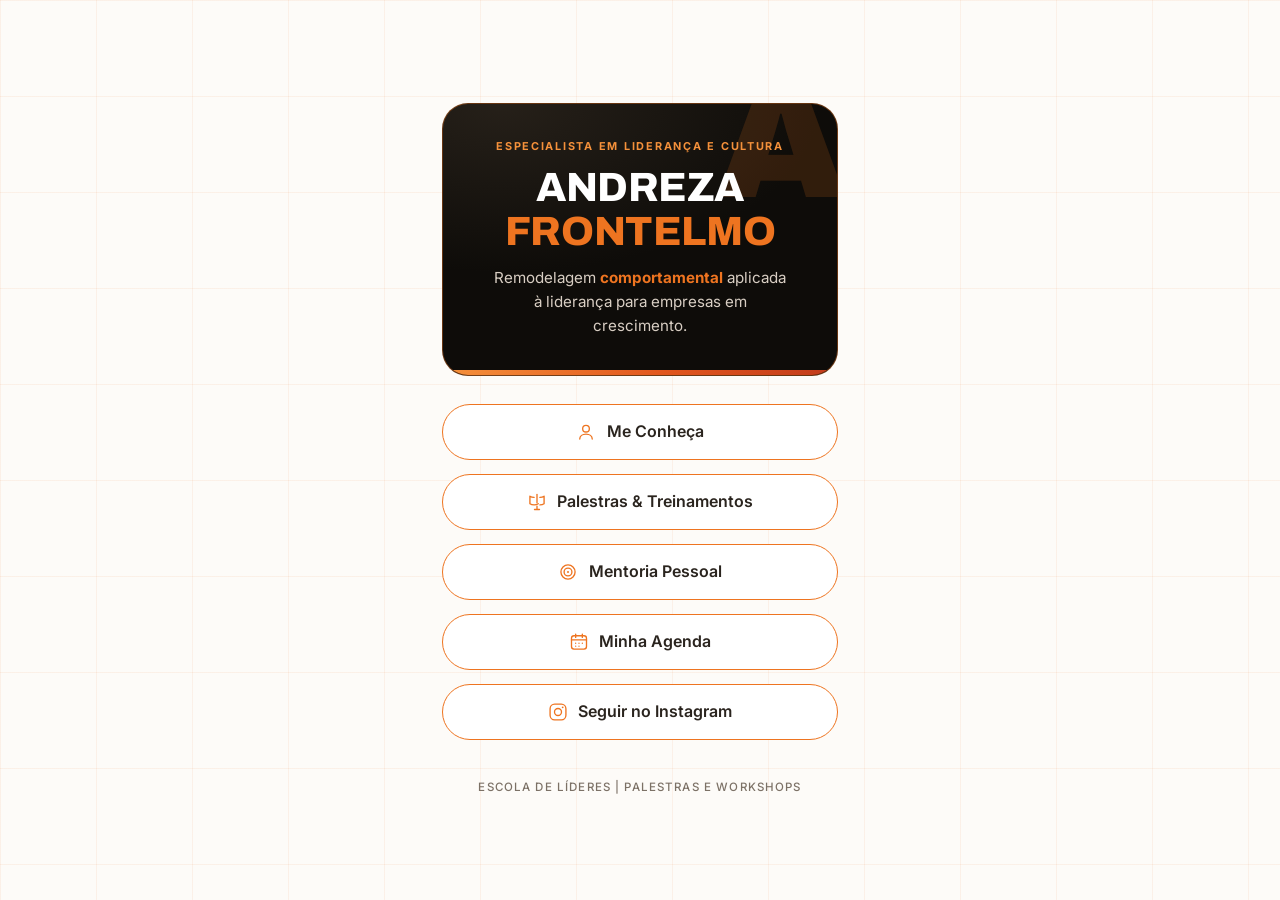
==== commit ccbb50b1: "Home sem foto: mantém cartão escuro, cores e tipografia Co-Authored-By: Claude Fable 5 <noreply@anth" ====
--- a/index.html
+++ b/index.html
@@ -31,7 +31,6 @@
         <h1>Andreza <em>Frontelmo</em></h1>
         <p class="tagline">Remodelagem <span class="word-glow">comportamental</span> aplicada à liderança para empresas em crescimento.</p>
       </div>
-      <img class="hero-foto" src="img/capa-andreza.jpg" alt="Andreza Frontelmo falando ao microfone" fetchpriority="high">
     </section>
 
     <nav class="links" aria-label="Links de contato e serviços">
--- a/styles.css
+++ b/styles.css
@@ -62,7 +62,7 @@
     #0E0C09;
   border: 1px solid rgba(238, 116, 32, 0.4);
   border-radius: 26px;
-  padding: 1.9rem 1.5rem 0;
+  padding: 2.1rem 1.5rem 2.3rem;
 }
 
 .hero-card::before {
@@ -99,13 +99,6 @@
   margin: 0.8rem auto 0;
 }
 
-.hero-foto {
-  position: relative;
-  z-index: 0;
-  width: min(250px, 66vw);
-  margin: 0.4rem auto 0;
-}
-
 /* ---------- Identidade ---------- */
 
 .eyebrow {
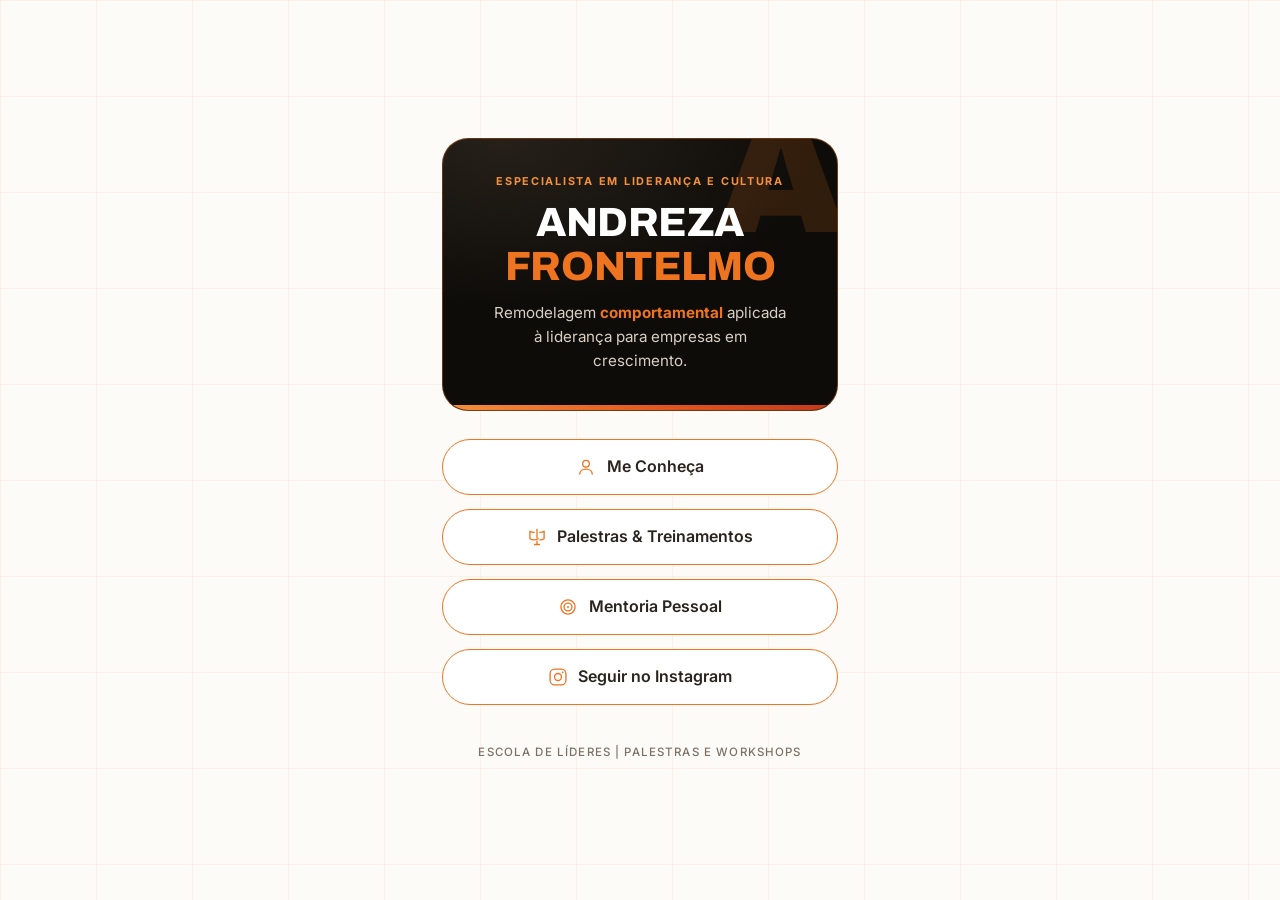
==== commit 1e8469c8: "Remove botão Minha Agenda da home Co-Authored-By: Claude Fable 5 <noreply@anthropic.com>" ====
--- a/index.html
+++ b/index.html
@@ -50,11 +50,6 @@
         Mentoria Pessoal
       </a>
 
-      <a class="btn" href="agenda.html">
-        <svg viewBox="0 0 24 24" width="20" height="20" fill="none" stroke="currentColor" stroke-width="1.6" stroke-linecap="round" stroke-linejoin="round" aria-hidden="true"><rect x="3" y="4.5" width="18" height="16" rx="3"/><path d="M8 2.5v4M16 2.5v4M3 9.5h18"/><path d="M8 13.5h.01M12 13.5h.01M16 13.5h.01M8 17h.01M12 17h.01"/></svg>
-        Minha Agenda
-      </a>
-
       <a class="btn btn--instagram" href="https://instagram.com/andrezafrontelmo" target="_blank" rel="noopener">
         <svg viewBox="0 0 24 24" width="20" height="20" fill="none" stroke="currentColor" stroke-width="1.6" stroke-linecap="round" aria-hidden="true"><rect x="2.5" y="2.5" width="19" height="19" rx="5.5"/><circle cx="12" cy="12" r="4.2"/><circle cx="17.6" cy="6.4" r="1.1" fill="currentColor" stroke="none"/></svg>
         Seguir no Instagram
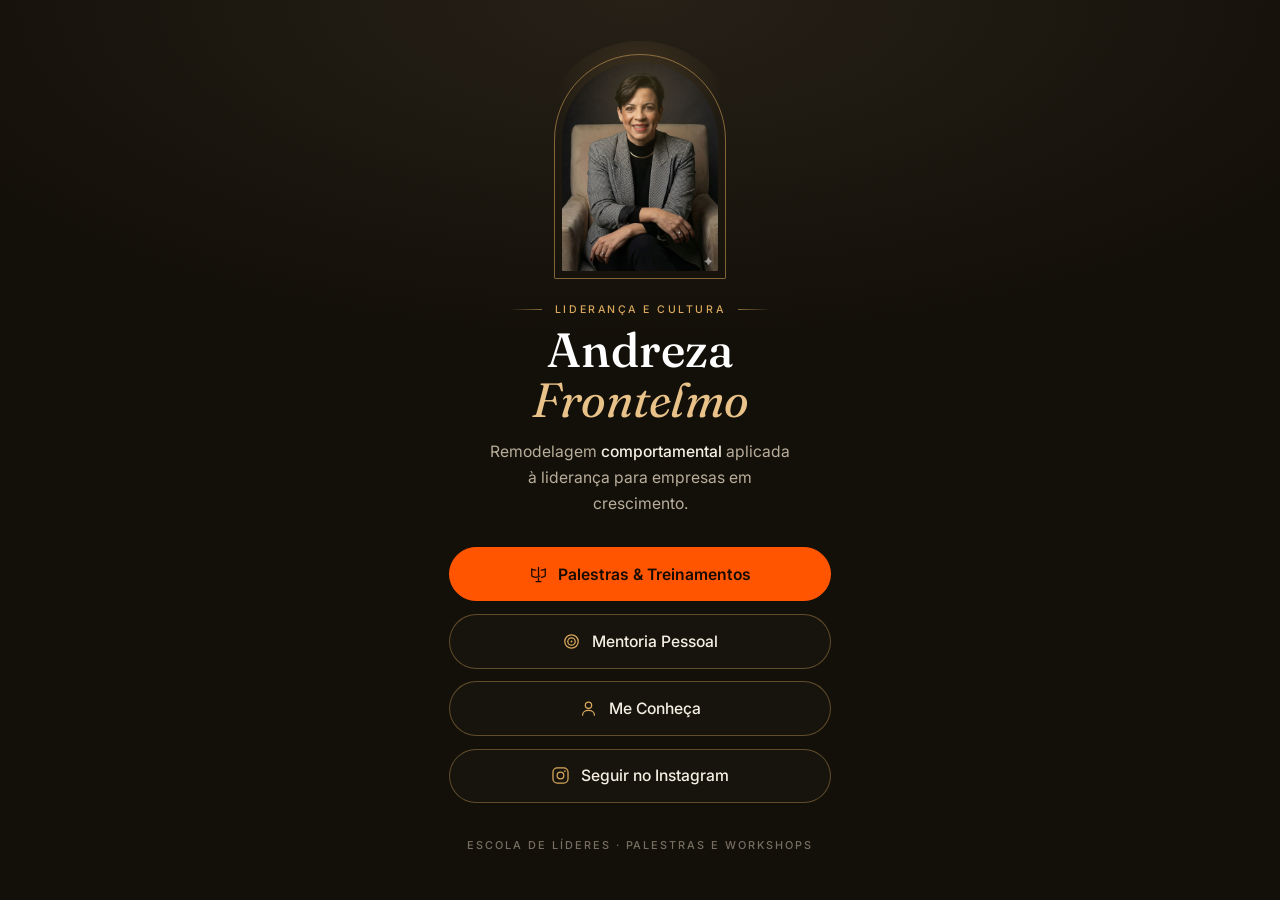
==== commit 5b3754a7: "Home com 3 temas aprovados em rotacao diaria (noturno, minimal, palco) Os tres designs aprovados pel" ====
--- a/index.html
+++ b/index.html
@@ -1,5 +1,5 @@
 <!DOCTYPE html>
-<html lang="pt-BR">
+<html lang="pt-BR" data-tema="noturno">
 <head>
   <meta charset="UTF-8">
   <meta name="viewport" content="width=device-width, initial-scale=1.0">
@@ -15,49 +15,77 @@
 
   <link rel="icon" href="data:image/svg+xml,%3Csvg xmlns='http://www.w3.org/2000/svg' viewBox='0 0 64 64'%3E%3Crect width='64' height='64' rx='14' fill='%23EE7420'/%3E%3Ctext x='32' y='47' font-family='Arial, sans-serif' font-weight='900' font-size='40' fill='%23FFFFFF' text-anchor='middle'%3EA%3C/text%3E%3C/svg%3E">
 
+  <!-- Tema do dia: os três designs aprovados se revezam, um por dia,
+       virando à meia-noite de Brasília. ?tema=noturno|minimal|palco força um. -->
+  <script>
+    (function () {
+      var temas = ["noturno", "minimal", "palco"];
+      var forcado = new URLSearchParams(location.search).get("tema");
+      if (temas.indexOf(forcado) !== -1) {
+        document.documentElement.dataset.tema = forcado;
+        return;
+      }
+      var dia = Math.floor(Date.now() / 864e5 - 3 / 24); /* dias corridos, UTC-3 */
+      document.documentElement.dataset.tema = temas[((dia % 3) + 3) % 3];
+    })();
+  </script>
+
   <link rel="preconnect" href="https://fonts.googleapis.com">
   <link rel="preconnect" href="https://fonts.gstatic.com" crossorigin>
-  <link href="https://fonts.googleapis.com/css2?family=Archivo:wght@600;700;800;900&family=Inter:wght@400;500;600;700&display=swap" rel="stylesheet">
+  <!-- Todas as famílias dos 3 temas num só CSS; o navegador baixa apenas
+       os arquivos de fonte que o tema ativo realmente usa -->
+  <link href="https://fonts.googleapis.com/css2?family=Anton&family=Fraunces:ital,opsz,wght@0,9..144,400;0,9..144,500;1,9..144,400;1,9..144,500&family=Inter:wght@400;500;600;700&family=Space+Grotesk:wght@500;600;700&display=swap" rel="stylesheet">
 
-  <link rel="stylesheet" href="styles.css">
+  <link rel="stylesheet" href="home.css">
 </head>
 <body>
 
   <main class="bio">
 
-    <section class="hero-card" aria-label="Apresentação">
-      <div class="hero-text">
-        <p class="eyebrow">Especialista em Liderança e Cultura</p>
-        <h1>Andreza <em>Frontelmo</em></h1>
-        <p class="tagline">Remodelagem <span class="word-glow">comportamental</span> aplicada à liderança para empresas em crescimento.</p>
-      </div>
-    </section>
+    <div class="arco">
+      <img src="img/retrato-andreza.jpg" alt="Retrato de Andreza Frontelmo">
+    </div>
+
+    <div class="hero" aria-hidden="true">
+      <img src="img/capa-andreza.jpg" alt="">
+    </div>
+
+    <header class="titulo">
+      <p class="eyebrow"><span class="eyebrow-texto"><span class="so-minimal">Especialista em </span>Liderança e Cultura</span></p>
+      <h1><span class="nome">Andreza</span> <span class="sobrenome">Frontelmo<span class="ponto">.</span></span></h1>
+    </header>
+
+    <p class="tagline">Remodelagem <strong>comportamental</strong> aplicada à liderança para empresas em crescimento.</p>
 
     <nav class="links" aria-label="Links de contato e serviços">
 
-      <a class="btn" href="completo.html">
-        <svg viewBox="0 0 24 24" width="20" height="20" fill="none" stroke="currentColor" stroke-width="1.6" stroke-linecap="round" stroke-linejoin="round" aria-hidden="true"><circle cx="12" cy="8" r="4"/><path d="M4.5 20.5c0-3.6 3.2-6 7.5-6s7.5 2.4 7.5 6"/></svg>
-        Me Conheça
-      </a>
-
-      <a class="btn" href="palestras.html">
-        <svg viewBox="0 0 24 24" width="20" height="20" fill="none" stroke="currentColor" stroke-width="1.6" stroke-linecap="round" stroke-linejoin="round" aria-hidden="true"><path d="M12 3v10"/><path d="M8.5 6.5C5.5 6.5 3.5 5 3.5 5v9s2 1.5 5 1.5 5-1.5 5-1.5"/><path d="M15.5 6.5c3 0 5-1.5 5-1.5v9s-2 1.5-5 1.5"/><path d="M9 21h6M12 17v4"/></svg>
-        Palestras &amp; Treinamentos
+      <a class="btn btn--primario" href="palestras.html">
+        <svg class="icone" viewBox="0 0 24 24" width="19" height="19" fill="none" stroke="currentColor" stroke-width="1.6" stroke-linecap="round" stroke-linejoin="round" aria-hidden="true"><path d="M12 3v10"/><path d="M8.5 6.5C5.5 6.5 3.5 5 3.5 5v9s2 1.5 5 1.5 5-1.5 5-1.5"/><path d="M15.5 6.5c3 0 5-1.5 5-1.5v9s-2 1.5-5 1.5"/><path d="M9 21h6M12 17v4"/></svg>
+        <span class="rotulo">Palestras &amp; Treinamentos</span>
+        <span class="seta" aria-hidden="true">&rarr;</span>
       </a>
 
       <a class="btn" href="mentoria.html">
-        <svg viewBox="0 0 24 24" width="20" height="20" fill="none" stroke="currentColor" stroke-width="1.6" stroke-linecap="round" stroke-linejoin="round" aria-hidden="true"><circle cx="12" cy="12" r="8.5"/><circle cx="12" cy="12" r="4.7"/><circle cx="12" cy="12" r="1.2" fill="currentColor" stroke="none"/></svg>
-        Mentoria Pessoal
+        <svg class="icone" viewBox="0 0 24 24" width="19" height="19" fill="none" stroke="currentColor" stroke-width="1.6" stroke-linecap="round" stroke-linejoin="round" aria-hidden="true"><circle cx="12" cy="12" r="8.5"/><circle cx="12" cy="12" r="4.7"/><circle cx="12" cy="12" r="1.2" fill="currentColor" stroke="none"/></svg>
+        <span class="rotulo">Mentoria Pessoal</span>
+        <span class="seta" aria-hidden="true">&rarr;</span>
+      </a>
+
+      <a class="btn" href="completo.html">
+        <svg class="icone" viewBox="0 0 24 24" width="19" height="19" fill="none" stroke="currentColor" stroke-width="1.6" stroke-linecap="round" stroke-linejoin="round" aria-hidden="true"><circle cx="12" cy="8" r="4"/><path d="M4.5 20.5c0-3.6 3.2-6 7.5-6s7.5 2.4 7.5 6"/></svg>
+        <span class="rotulo">Me Conheça</span>
+        <span class="seta" aria-hidden="true">&rarr;</span>
       </a>
 
       <a class="btn btn--instagram" href="https://instagram.com/andrezafrontelmo" target="_blank" rel="noopener">
-        <svg viewBox="0 0 24 24" width="20" height="20" fill="none" stroke="currentColor" stroke-width="1.6" stroke-linecap="round" aria-hidden="true"><rect x="2.5" y="2.5" width="19" height="19" rx="5.5"/><circle cx="12" cy="12" r="4.2"/><circle cx="17.6" cy="6.4" r="1.1" fill="currentColor" stroke="none"/></svg>
-        Seguir no Instagram
+        <svg class="icone" viewBox="0 0 24 24" width="19" height="19" fill="none" stroke="currentColor" stroke-width="1.6" stroke-linecap="round" aria-hidden="true"><rect x="2.5" y="2.5" width="19" height="19" rx="5.5"/><circle cx="12" cy="12" r="4.2"/><circle cx="17.6" cy="6.4" r="1.1" fill="currentColor" stroke="none"/></svg>
+        <span class="rotulo">Seguir no Instagram</span>
+        <span class="seta" aria-hidden="true">&rarr;</span>
       </a>
 
     </nav>
 
-    <p class="foot">Escola de Líderes | Palestras e Workshops</p>
+    <p class="foot"><span class="foot-linha">Escola de Líderes · Palestras e Workshops</span><a class="ig" href="https://instagram.com/andrezafrontelmo" target="_blank" rel="noopener">@andrezafrontelmo</a></p>
 
   </main>
 
--- a/home.css
+++ b/home.css
@@ -0,0 +1,535 @@
+/* ============================================================
+   Andreza Frontelmo — home.css
+   Home com 3 temas que se revezam por dia (fuso de Brasília):
+     noturno  — escuro, Fraunces serifada, dourado, retrato em arco
+     minimal  — claro, Space Grotesk, lista com setas
+     palco    — pôster escuro, Anton, foto de palestra
+   O tema ativo é definido pelo atributo data-tema no <html>
+   (script no <head> do index.html). Sem JS, vale o tema padrão
+   escrito no HTML. Força-se um tema com ?tema=noturno|minimal|palco.
+   ============================================================ */
+
+:root {
+  --laranja: #FF5500;
+}
+
+* { box-sizing: border-box; margin: 0; padding: 0; }
+
+body {
+  font-family: "Inter", system-ui, sans-serif;
+  -webkit-font-smoothing: antialiased;
+  min-height: 100svh;
+}
+
+img { max-width: 100%; display: block; }
+
+.bio {
+  min-height: 100svh;
+  margin: 0 auto;
+  display: flex;
+  flex-direction: column;
+}
+
+.links {
+  width: 100%;
+  display: flex;
+  flex-direction: column;
+}
+
+.btn {
+  display: flex;
+  align-items: center;
+  width: 100%;
+  text-decoration: none;
+  font-family: inherit;
+  transition: transform 0.18s ease, border-color 0.18s ease,
+    background-color 0.18s ease, box-shadow 0.18s ease,
+    color 0.18s ease, padding 0.2s ease;
+}
+
+.btn:focus-visible {
+  outline: 3px solid var(--laranja);
+  outline-offset: 3px;
+}
+
+/* Elementos que só existem em alguns temas — cada tema liga os seus */
+.arco,
+.hero,
+.icone,
+.seta,
+.ponto,
+.so-minimal,
+.foot .ig { display: none; }
+
+/* Instagram só em computador (mouse/cursor fino); oculto em qualquer
+   dispositivo de toque, inclusive o navegador interno do Instagram */
+.btn--instagram { display: none; }
+
+@media (hover: hover) and (pointer: fine) {
+  .btn--instagram { display: flex; }
+}
+
+/* ---------- Entrada (CSS puro) ---------- */
+
+@keyframes rise {
+  from { opacity: 0; transform: translateY(16px); }
+  to { opacity: 1; transform: translateY(0); }
+}
+
+.bio > * { animation: rise 0.55s ease both; }
+.bio > *:nth-child(1) { animation-delay: 0.05s; }
+.bio > *:nth-child(2) { animation-delay: 0.1s; }
+.bio > *:nth-child(3) { animation-delay: 0.16s; }
+.bio > *:nth-child(4) { animation-delay: 0.24s; }
+.bio > *:nth-child(5) { animation-delay: 0.32s; }
+.bio > *:nth-child(6) { animation-delay: 0.42s; }
+
+@media (prefers-reduced-motion: reduce) {
+  *, *::before, *::after {
+    animation: none !important;
+    transition: none !important;
+  }
+}
+
+/* ============================================================
+   TEMA 1 — NOTURNO (editorial escuro, dourado, retrato em arco)
+   ============================================================ */
+
+[data-tema="noturno"] body {
+  color: #F5EFE3;
+  background:
+    radial-gradient(90% 55% at 50% 0%, #262017 0%, rgba(38, 32, 23, 0) 70%),
+    #131009;
+}
+
+[data-tema="noturno"] .bio {
+  max-width: 430px;
+  padding: clamp(1.6rem, 5vw, 2.6rem) 1.5rem 2.2rem;
+  text-align: center;
+  align-items: center;
+  justify-content: center;
+}
+
+[data-tema="noturno"] .arco {
+  display: block;
+  position: relative;
+  width: min(46vw, 172px);
+  aspect-ratio: 4 / 5;
+  border-radius: 999px 999px 14px 14px;
+  padding: 7px;
+  border: 1px solid rgba(217, 168, 92, 0.55);
+}
+
+[data-tema="noturno"] .arco img {
+  width: 100%;
+  height: 100%;
+  object-fit: cover;
+  object-position: 50% 18%;
+  border-radius: inherit;
+  filter: saturate(0.92);
+}
+
+[data-tema="noturno"] .arco::after {
+  content: "";
+  position: absolute;
+  inset: -14px;
+  border-radius: inherit;
+  background: radial-gradient(60% 45% at 50% 20%, rgba(217, 168, 92, 0.18) 0%, rgba(217, 168, 92, 0) 70%);
+  pointer-events: none;
+}
+
+[data-tema="noturno"] .titulo { margin-top: 1.5rem; }
+
+[data-tema="noturno"] .eyebrow {
+  display: flex;
+  align-items: center;
+  justify-content: center;
+  gap: 0.8rem;
+  font-size: 0.66rem;
+  font-weight: 500;
+  text-transform: uppercase;
+  letter-spacing: 0.24em;
+  color: #D9A85C;
+  white-space: nowrap;
+}
+
+[data-tema="noturno"] .eyebrow::before,
+[data-tema="noturno"] .eyebrow::after {
+  content: "";
+  height: 1px;
+  width: 2rem;
+  background: linear-gradient(90deg, rgba(217, 168, 92, 0) 0%, rgba(217, 168, 92, 0.6) 100%);
+}
+
+[data-tema="noturno"] .eyebrow::after {
+  background: linear-gradient(90deg, rgba(217, 168, 92, 0.6) 0%, rgba(217, 168, 92, 0) 100%);
+}
+
+[data-tema="noturno"] h1 {
+  font-family: "Fraunces", Georgia, serif;
+  font-weight: 500;
+  font-size: clamp(2.35rem, 10vw, 3rem);
+  line-height: 1.04;
+  letter-spacing: 0.005em;
+  margin-top: 0.55rem;
+  color: #FFFFFF;
+}
+
+[data-tema="noturno"] h1 .sobrenome {
+  font-style: italic;
+  font-weight: 400;
+  color: #E8C289;
+}
+
+[data-tema="noturno"] .tagline {
+  font-size: 0.98rem;
+  line-height: 1.65;
+  color: #B9AE9C;
+  max-width: 30ch;
+  margin: 0.9rem auto 0;
+}
+
+[data-tema="noturno"] .tagline strong {
+  font-weight: 500;
+  color: #F5EFE3;
+}
+
+[data-tema="noturno"] .links {
+  gap: 0.8rem;
+  margin-top: 1.9rem;
+}
+
+[data-tema="noturno"] .btn {
+  justify-content: center;
+  gap: 0.65rem;
+  min-height: 3.4rem;
+  padding: 0.9rem 1.4rem;
+  font-size: 0.98rem;
+  font-weight: 500;
+  color: #F5EFE3;
+  background: rgba(255, 255, 255, 0.02);
+  border: 1px solid rgba(217, 168, 92, 0.38);
+  border-radius: 999px;
+}
+
+[data-tema="noturno"] .btn .icone {
+  display: block;
+  flex-shrink: 0;
+  color: #D9A85C;
+}
+
+[data-tema="noturno"] .btn:hover {
+  transform: translateY(-2px);
+  border-color: rgba(217, 168, 92, 0.8);
+  background: rgba(217, 168, 92, 0.07);
+}
+
+[data-tema="noturno"] .btn--primario {
+  background: var(--laranja);
+  border-color: var(--laranja);
+  color: #180B02;
+  font-weight: 600;
+}
+
+[data-tema="noturno"] .btn--primario .icone { color: #180B02; }
+
+[data-tema="noturno"] .btn--primario:hover {
+  background: #FF6A1F;
+  border-color: #FF6A1F;
+  box-shadow: 0 10px 28px rgba(255, 85, 0, 0.32);
+}
+
+[data-tema="noturno"] .foot {
+  font-size: 0.68rem;
+  font-weight: 500;
+  text-transform: uppercase;
+  letter-spacing: 0.18em;
+  color: rgba(185, 174, 156, 0.6);
+  margin-top: 2.2rem;
+}
+
+/* ============================================================
+   TEMA 2 — MINIMAL (claro, tipográfico, lista com setas)
+   ============================================================ */
+
+[data-tema="minimal"] body {
+  color: #131210;
+  background: #F7F5F1;
+}
+
+[data-tema="minimal"] .bio {
+  max-width: 460px;
+  padding: clamp(1.8rem, 6vw, 3rem) 1.5rem 2rem;
+  justify-content: center;
+  text-align: left;
+}
+
+[data-tema="minimal"] .eyebrow {
+  display: flex;
+  align-items: center;
+  gap: 0.6rem;
+  font-size: 0.68rem;
+  font-weight: 600;
+  text-transform: uppercase;
+  letter-spacing: 0.2em;
+  color: #6E675E;
+}
+
+[data-tema="minimal"] .eyebrow::before {
+  content: "";
+  width: 0.55rem;
+  height: 0.55rem;
+  background: var(--laranja);
+  flex-shrink: 0;
+}
+
+[data-tema="minimal"] .so-minimal { display: inline; }
+
+[data-tema="minimal"] h1 {
+  font-family: "Space Grotesk", "Arial", sans-serif;
+  font-weight: 700;
+  font-size: clamp(2.7rem, 12.5vw, 3.7rem);
+  line-height: 0.98;
+  letter-spacing: -0.035em;
+  margin-top: 1.1rem;
+}
+
+[data-tema="minimal"] h1 .nome,
+[data-tema="minimal"] h1 .sobrenome { display: block; }
+
+[data-tema="minimal"] h1 .ponto {
+  display: inline;
+  color: var(--laranja);
+}
+
+[data-tema="minimal"] .tagline {
+  font-size: 1rem;
+  line-height: 1.65;
+  color: #6E675E;
+  max-width: 32ch;
+  margin-top: 1.15rem;
+}
+
+[data-tema="minimal"] .tagline strong {
+  font-weight: 600;
+  color: #131210;
+}
+
+[data-tema="minimal"] .links {
+  margin-top: 2.1rem;
+  border-top: 1px solid #D8D3CA;
+}
+
+[data-tema="minimal"] .btn {
+  justify-content: space-between;
+  gap: 1rem;
+  min-height: 3.7rem;
+  padding: 1rem 0.35rem;
+  font-family: "Space Grotesk", "Arial", sans-serif;
+  font-size: 1.06rem;
+  font-weight: 600;
+  letter-spacing: -0.01em;
+  color: #131210;
+  border-bottom: 1px solid #D8D3CA;
+}
+
+[data-tema="minimal"] .btn .seta {
+  display: inline;
+  font-family: "Inter", system-ui, sans-serif;
+  font-weight: 400;
+  color: var(--laranja);
+  transition: transform 0.2s ease;
+}
+
+[data-tema="minimal"] .btn:hover {
+  background: #131210;
+  color: #F7F5F1;
+  padding-left: 1rem;
+  padding-right: 1rem;
+}
+
+[data-tema="minimal"] .btn:hover .seta { transform: translateX(4px); }
+
+[data-tema="minimal"] .btn:focus-visible { outline-offset: -3px; }
+
+[data-tema="minimal"] .btn--primario {
+  background: var(--laranja);
+  color: #1A0D02;
+  padding-left: 1rem;
+  padding-right: 1rem;
+}
+
+[data-tema="minimal"] .btn--primario .seta { color: #1A0D02; }
+
+[data-tema="minimal"] .btn--primario:hover {
+  background: #E64D00;
+  color: #1A0D02;
+}
+
+[data-tema="minimal"] .foot {
+  display: flex;
+  align-items: baseline;
+  justify-content: space-between;
+  gap: 1rem;
+  font-size: 0.7rem;
+  font-weight: 500;
+  text-transform: uppercase;
+  letter-spacing: 0.16em;
+  color: #6E675E;
+  margin-top: 2.3rem;
+}
+
+[data-tema="minimal"] .foot .ig {
+  display: inline;
+  color: #131210;
+  text-decoration: none;
+}
+
+[data-tema="minimal"] .foot .ig:hover { color: var(--laranja); }
+
+/* ============================================================
+   TEMA 3 — PALCO (pôster escuro, Anton, foto de palestra)
+   ============================================================ */
+
+[data-tema="palco"] body {
+  color: #FFFFFF;
+  background:
+    radial-gradient(70% 40% at 15% 100%, rgba(255, 85, 0, 0.14) 0%, rgba(255, 85, 0, 0) 70%),
+    #0C0A08;
+}
+
+[data-tema="palco"] .bio {
+  max-width: 440px;
+  padding: 0 1.5rem 2rem;
+  justify-content: flex-end;
+}
+
+[data-tema="palco"] .hero {
+  display: block;
+  position: relative;
+  width: 100%;
+  height: clamp(230px, 34svh, 320px);
+  flex-shrink: 0;
+}
+
+[data-tema="palco"] .hero img {
+  position: absolute;
+  top: 0;
+  right: -12%;
+  height: 118%;
+  max-width: none;
+  mix-blend-mode: lighten;
+  filter: saturate(1.05);
+  -webkit-mask-image: linear-gradient(180deg, #000 55%, transparent 96%);
+  mask-image: linear-gradient(180deg, #000 55%, transparent 96%);
+}
+
+[data-tema="palco"] .hero::before {
+  content: "";
+  position: absolute;
+  inset: -1.5rem -100vw 0;
+  background: radial-gradient(75% 90% at 70% 15%, rgba(255, 85, 0, 0.16) 0%, rgba(255, 85, 0, 0) 65%);
+  pointer-events: none;
+}
+
+[data-tema="palco"] .titulo {
+  position: relative;
+  z-index: 1;
+  margin-top: -2.4rem;
+}
+
+[data-tema="palco"] .eyebrow {
+  display: flex;
+  align-items: center;
+  gap: 0.6rem;
+  font-size: 0.66rem;
+  font-weight: 700;
+  text-transform: uppercase;
+  letter-spacing: 0.22em;
+  color: #FF7A33;
+}
+
+[data-tema="palco"] .eyebrow::before {
+  content: "";
+  width: 1.6rem;
+  height: 3px;
+  background: var(--laranja);
+  flex-shrink: 0;
+}
+
+[data-tema="palco"] h1 {
+  font-family: "Anton", "Arial Black", sans-serif;
+  font-weight: 400;
+  font-size: clamp(3.1rem, 15.5vw, 4.3rem);
+  line-height: 0.95;
+  letter-spacing: 0.012em;
+  text-transform: uppercase;
+  margin-top: 0.6rem;
+  text-shadow: 0 4px 30px rgba(12, 10, 8, 0.85);
+}
+
+[data-tema="palco"] h1 .nome,
+[data-tema="palco"] h1 .sobrenome { display: block; }
+
+[data-tema="palco"] h1 .sobrenome { color: var(--laranja); }
+
+[data-tema="palco"] .tagline {
+  font-size: 0.98rem;
+  line-height: 1.6;
+  color: #B8AEA2;
+  max-width: 32ch;
+  margin-top: 1rem;
+}
+
+[data-tema="palco"] .tagline strong {
+  font-weight: 600;
+  color: #FFFFFF;
+}
+
+[data-tema="palco"] .links {
+  gap: 0.75rem;
+  margin-top: 1.7rem;
+}
+
+[data-tema="palco"] .btn {
+  justify-content: center;
+  gap: 0.6rem;
+  min-height: 3.5rem;
+  padding: 0.9rem 1.3rem;
+  font-size: 0.86rem;
+  font-weight: 700;
+  text-transform: uppercase;
+  letter-spacing: 0.08em;
+  color: #FFFFFF;
+  background: #18130E;
+  border: 1px solid rgba(255, 85, 0, 0.4);
+  border-radius: 10px;
+}
+
+[data-tema="palco"] .btn:hover {
+  transform: translateY(-2px);
+  border-color: var(--laranja);
+  background: #1F1812;
+}
+
+[data-tema="palco"] .btn--primario {
+  background: var(--laranja);
+  border-color: var(--laranja);
+  color: #1A0D02;
+}
+
+[data-tema="palco"] .btn--primario:hover {
+  background: #FF7A33;
+  border-color: #FF7A33;
+  box-shadow: 0 12px 30px rgba(255, 85, 0, 0.35);
+}
+
+[data-tema="palco"] .foot {
+  font-size: 0.68rem;
+  font-weight: 500;
+  text-transform: uppercase;
+  letter-spacing: 0.16em;
+  color: rgba(184, 174, 162, 0.65);
+  margin-top: 2rem;
+  text-align: center;
+}
